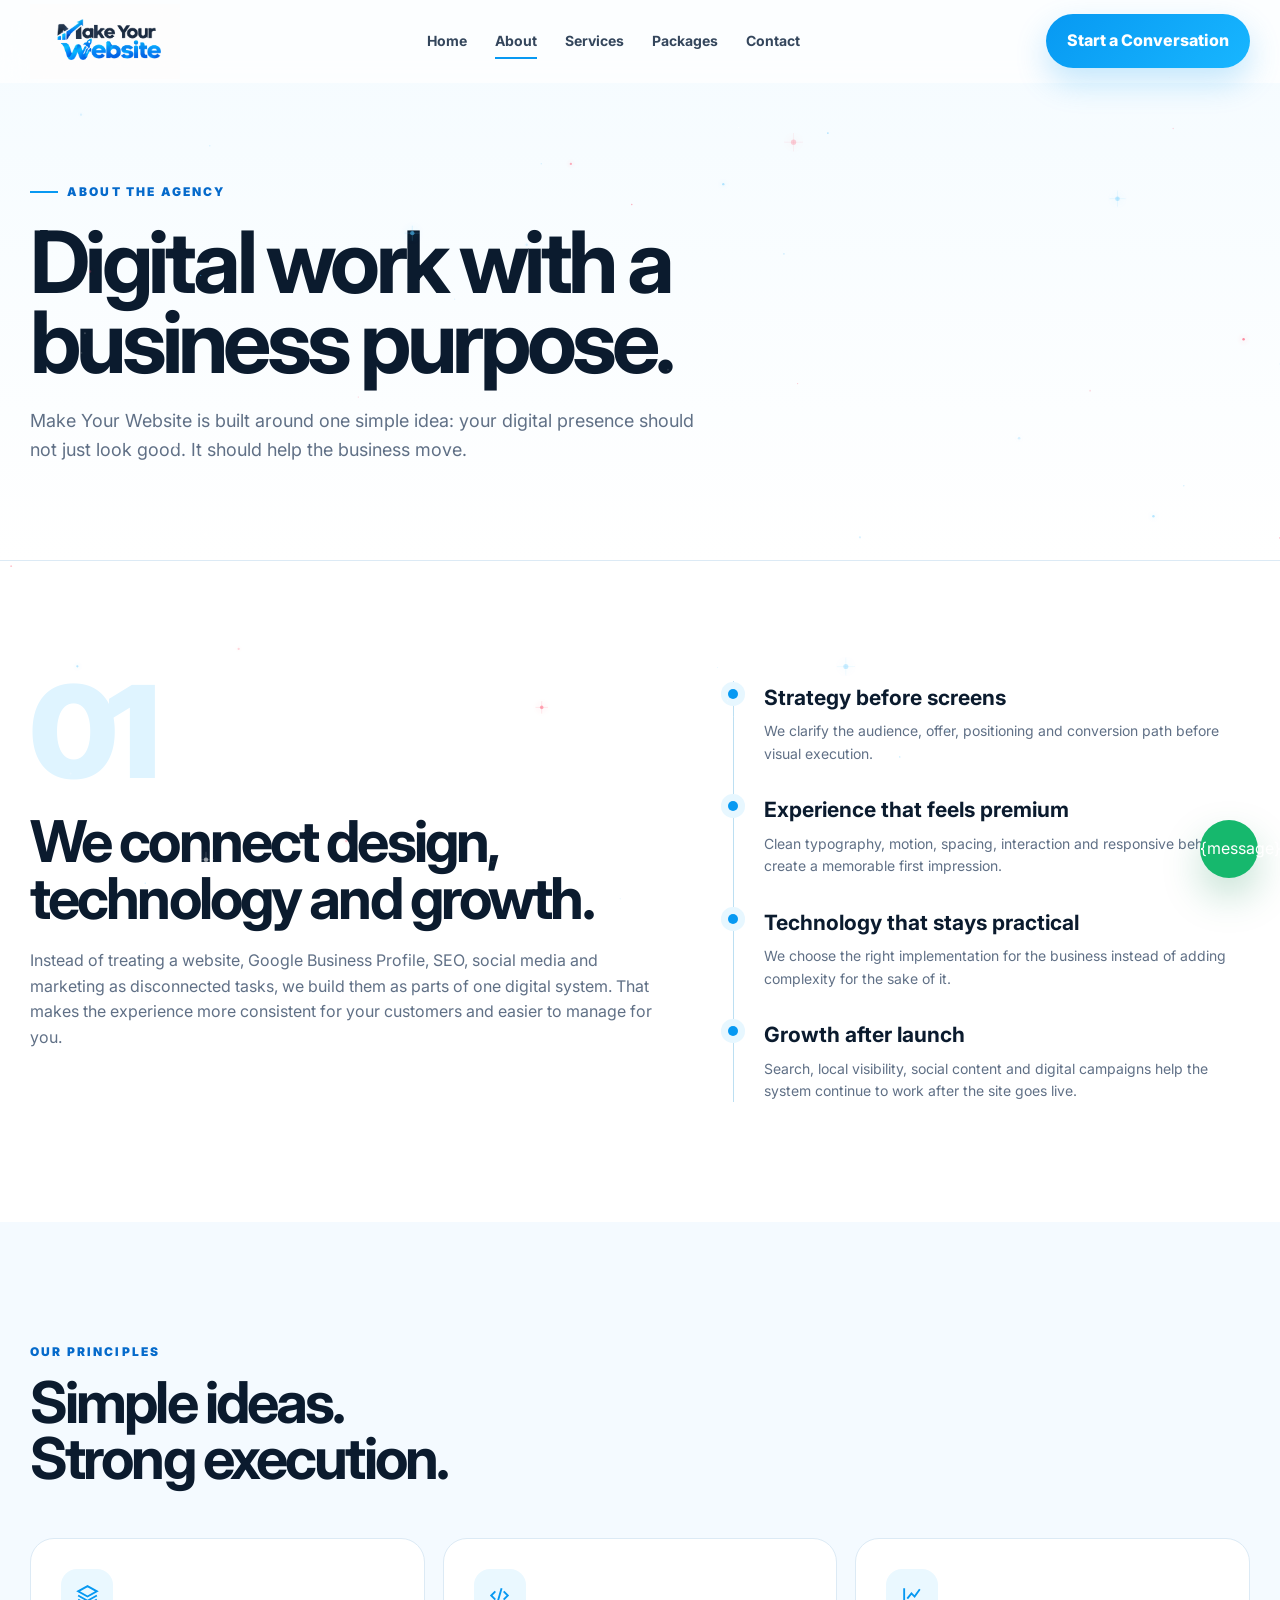
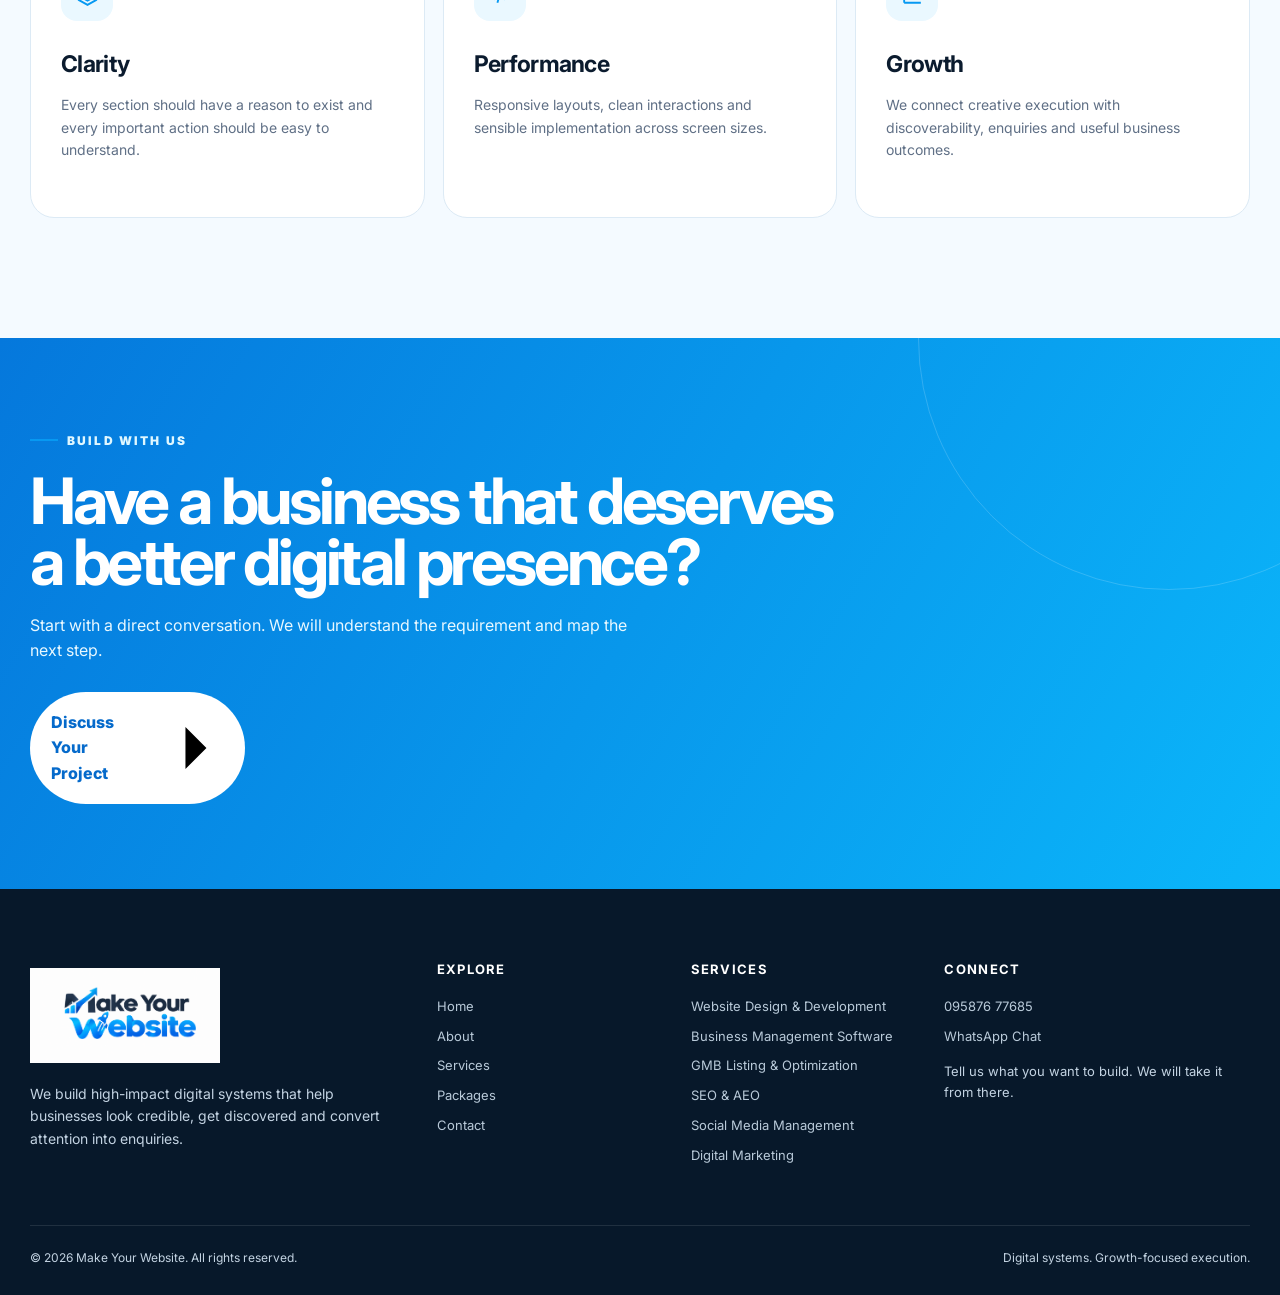
==== about.html @ 0d412f37 "Add files via upload" ====
<!doctype html>
<html lang="en">
<head>
<meta charset="utf-8">
<meta name="viewport" content="width=device-width,initial-scale=1">
<title>About | Make Your Website</title>
<meta name="description" content="Make Your Website builds modern websites, business software, Google Business Profile optimization, SEO, AEO, social media and digital marketing systems.">
<link rel="preconnect" href="https://fonts.googleapis.com">
<link rel="preconnect" href="https://fonts.gstatic.com" crossorigin>
<link href="https://fonts.googleapis.com/css2?family=Inter:wght@400;500;600;700;800;900&display=swap" rel="stylesheet">
<link rel="stylesheet" href="style.css">
</head>
<body>
<div class="cursor-glow"></div>

<header class="site-header">
  <div class="container nav">
    <a class="brand" href="index.html"><img src="assets/our-logo.png" alt="Make Your Website"></a>
    <nav class="nav-links">
      <a href="index.html">Home</a>
      <a class="active" href="about.html">About</a>
      <a href="services.html">Services</a>
      <a href="packages.html">Packages</a>
      <a href="contact.html">Contact</a>
    </nav>
    <a class="nav-cta" href="https://wa.me/919587677685?text=Hello%20Make%20Your%20Website%2C%20I%20want%20to%20discuss%20a%20project." target="_blank" rel="noopener">Start a Conversation</a>
    <button class="menu-toggle" aria-label="Open menu"><span></span><span></span><span></span></button>
  </div>
</header>


<main>
<section class="page-hero"><div class="container reveal"><div class="eyebrow">About the agency</div><h1>Digital work with a business purpose.</h1><p>Make Your Website is built around one simple idea: your digital presence should not just look good. It should help the business move.</p></div></section>
<section class="section"><div class="container about-grid">
 <div class="reveal"><div class="big-number">01</div><h2 style="margin-top:30px">We connect design, technology and growth.</h2><p style="color:var(--muted);margin-top:22px">Instead of treating a website, Google Business Profile, SEO, social media and marketing as disconnected tasks, we build them as parts of one digital system. That makes the experience more consistent for your customers and easier to manage for you.</p></div>
 <div class="timeline reveal">
  <div class="timeline-item"><h3>Strategy before screens</h3><p>We clarify the audience, offer, positioning and conversion path before visual execution.</p></div>
  <div class="timeline-item"><h3>Experience that feels premium</h3><p>Clean typography, motion, spacing, interaction and responsive behaviour create a memorable first impression.</p></div>
  <div class="timeline-item"><h3>Technology that stays practical</h3><p>We choose the right implementation for the business instead of adding complexity for the sake of it.</p></div>
  <div class="timeline-item"><h3>Growth after launch</h3><p>Search, local visibility, social content and digital campaigns help the system continue to work after the site goes live.</p></div>
 </div>
</div></section>
<section class="section section-soft"><div class="container"><div class="section-head reveal"><div><div class="section-kicker">Our principles</div><h2>Simple ideas.<br>Strong execution.</h2></div></div>
<div class="service-grid">
 <article class="service-card reveal"><div class="icon-box"><svg viewBox="0 0 24 24"><path d="m12 3 9 5-9 5-9-5 9-5Z"/><path d="m3 12 9 5 9-5M3 16l9 5 9-5"/></svg></div><h3>Clarity</h3><p>Every section should have a reason to exist and every important action should be easy to understand.</p></article>
 <article class="service-card reveal"><div class="icon-box"><svg viewBox="0 0 24 24"><path d="m8 8-4 4 4 4M16 8l4 4-4 4M14 5l-4 14"/></svg></div><h3>Performance</h3><p>Responsive layouts, clean interactions and sensible implementation across screen sizes.</p></article>
 <article class="service-card reveal"><div class="icon-box"><svg viewBox="0 0 24 24"><path d="M4 19V5M4 19h16"/><path d="m7 15 4-5 3 3 5-7"/></svg></div><h3>Growth</h3><p>We connect creative execution with discoverability, enquiries and useful business outcomes.</p></article>
</div></div></section>
<section class="cta-band"><div class="container"><div class="eyebrow" style="color:#dff7ff">Build with us</div><h2>Have a business that deserves a better digital presence?</h2><p>Start with a direct conversation. We will understand the requirement and map the next step.</p><a class="btn btn-white" href="contact.html">Discuss Your Project <svg viewBox="0 0 24 24"><path d="M5 12h13M13 6l6 6-6 6"/></svg></a></div></section>
</main>


<footer class="footer">
  <div class="container">
    <div class="footer-grid">
      <div>
        <a class="brand" href="index.html"><img src="assets/our-logo.png" alt="Make Your Website"></a>
        <p style="margin-top:20px;max-width:360px;font-size:14px">We build high-impact digital systems that help businesses look credible, get discovered and convert attention into enquiries.</p>
      </div>
      <div>
        <h4>Explore</h4>
        <a href="index.html">Home</a><a href="about.html">About</a><a href="services.html">Services</a><a href="packages.html">Packages</a><a href="contact.html">Contact</a>
      </div>
      <div>
        <h4>Services</h4>
        <a href="services.html#web">Website Design & Development</a>
        <a href="services.html#software">Business Management Software</a>
        <a href="services.html#gbp">GMB Listing & Optimization</a>
        <a href="services.html#seo">SEO & AEO</a>
        <a href="services.html#social">Social Media Management</a>
        <a href="services.html#marketing">Digital Marketing</a>
      </div>
      <div>
        <h4>Connect</h4>
        <a href="tel:+919587677685">095876 77685</a>
        <a href="https://wa.me/919587677685?text=Hello%20Make%20Your%20Website" target="_blank" rel="noopener">WhatsApp Chat</a>
        <p style="font-size:13px;margin-top:15px">Tell us what you want to build. We will take it from there.</p>
      </div>
    </div>
    <div class="footer-bottom"><span>© 2026 Make Your Website. All rights reserved.</span><span>Digital systems. Growth-focused execution.</span></div>
  </div>
</footer>
<a class="floating-wa" href="https://wa.me/919587677685?text=Hello%20Make%20Your%20Website%2C%20I%20want%20to%20start%20a%20project." target="_blank" rel="noopener" aria-label="Chat on WhatsApp">{message}</a>
<div class="toast" id="toast"></div>

<script src="script.js"></script>
</body>
</html>
---- style.css ----
:root{
  --blue:#0799f2;
  --blue-2:#18b6ff;
  --blue-dark:#056acb;
  --ink:#0b1b2e;
  --muted:#607086;
  --line:#dceaf5;
  --soft:#f4faff;
  --white:#fff;
  --shadow:0 24px 70px rgba(9,104,178,.13);
  --radius:24px;
  --max:1220px;
}
*{box-sizing:border-box;margin:0;padding:0}
html{scroll-behavior:smooth}
body{
  font-family:Inter,ui-sans-serif,system-ui,-apple-system,BlinkMacSystemFont,"Segoe UI",sans-serif;
  color:var(--ink);background:#fff;overflow-x:hidden;line-height:1.6
}
a{text-decoration:none;color:inherit}
button,input,textarea,select{font:inherit}
button{cursor:pointer}
img{max-width:100%;display:block}
.container{width:min(calc(100% - 40px),var(--max));margin:auto}
.site-header{
  position:fixed;top:0;left:0;right:0;z-index:1000;
  transition:.35s ease;background:rgba(255,255,255,.72);backdrop-filter:blur(16px);
  border-bottom:1px solid transparent
}
.site-header.scrolled{background:rgba(255,255,255,.94);border-color:var(--line);box-shadow:0 8px 30px rgba(12,66,104,.06)}
.nav{height:82px;display:flex;align-items:center;justify-content:space-between;gap:30px}
.brand img{width:150px;height:auto}
.nav-links{display:flex;align-items:center;gap:28px;font-size:14px;font-weight:700;color:#34465c}
.nav-links a{position:relative;padding:7px 0}
.nav-links a:after{content:"";position:absolute;left:0;bottom:0;width:0;height:2px;background:var(--blue);transition:.3s}
.nav-links a:hover:after,.nav-links a.active:after{width:100%}
.nav-cta,.btn{
  display:inline-flex;align-items:center;justify-content:center;gap:10px;
  border:0;border-radius:999px;padding:14px 21px;font-weight:800;transition:.3s ease
}
.nav-cta,.btn-primary{background:linear-gradient(135deg,var(--blue),var(--blue-2));color:white;box-shadow:0 14px 32px rgba(7,153,242,.24)}
.nav-cta:hover,.btn-primary:hover{transform:translateY(-3px);box-shadow:0 18px 38px rgba(7,153,242,.32)}
.btn-outline{border:1px solid #bcd9ec;background:#fff;color:var(--ink)}
.btn-outline:hover{border-color:var(--blue);color:var(--blue);transform:translateY(-3px)}
.menu-toggle{display:none;border:0;background:transparent;width:44px;height:44px;border-radius:12px}
.menu-toggle span{display:block;width:23px;height:2px;background:var(--ink);margin:5px auto}
.hero{min-height:930px;display:flex;align-items:center;position:relative;overflow:hidden;padding:145px 0 100px;background:
  radial-gradient(circle at 84% 28%,rgba(24,182,255,.20),transparent 27%),
  radial-gradient(circle at 8% 75%,rgba(7,153,242,.08),transparent 28%),
  linear-gradient(180deg,#fff 0%,#f7fcff 100%)}
.hero-grid{display:grid;grid-template-columns:1.04fr .96fr;gap:60px;align-items:center}
.eyebrow{display:inline-flex;align-items:center;gap:9px;color:var(--blue-dark);font-size:12px;font-weight:900;letter-spacing:.18em;text-transform:uppercase;margin-bottom:20px}
.eyebrow:before{content:"";width:28px;height:2px;background:var(--blue)}
h1{font-size:clamp(52px,6.2vw,94px);line-height:.94;letter-spacing:-.055em;max-width:900px}
.hero h1 span{color:var(--blue)}
.hero-copy{font-size:19px;color:var(--muted);max-width:650px;margin:30px 0 34px}
.actions{display:flex;flex-wrap:wrap;gap:13px}
.hero-meta{display:flex;gap:28px;flex-wrap:wrap;margin-top:44px}
.metric strong{font-size:29px;letter-spacing:-.04em}
.metric span{display:block;font-size:12px;color:var(--muted);font-weight:700;text-transform:uppercase;letter-spacing:.1em}
.hero-art{position:relative;min-height:560px}
.glow-orb{position:absolute;width:470px;height:470px;right:4%;top:40px;border-radius:50%;background:radial-gradient(circle,rgba(24,182,255,.26),rgba(7,153,242,.06) 48%,transparent 70%);filter:blur(2px);animation:pulse 5s ease-in-out infinite}
.arch-card{position:absolute;inset:70px 0 30px 55px;border:1px solid rgba(7,153,242,.22);border-radius:42px;background:rgba(255,255,255,.76);box-shadow:var(--shadow);transform:rotate(3deg);backdrop-filter:blur(12px);overflow:hidden}
.arch-card:before,.arch-card:after{content:"";position:absolute;border:1px solid rgba(7,153,242,.18);border-radius:50%;width:360px;height:360px;left:50%;top:50%;transform:translate(-50%,-50%)}
.arch-card:after{width:220px;height:220px}
.grid-lines{position:absolute;inset:0;background-image:linear-gradient(rgba(7,153,242,.08) 1px,transparent 1px),linear-gradient(90deg,rgba(7,153,242,.08) 1px,transparent 1px);background-size:36px 36px;mask-image:linear-gradient(to bottom,transparent,black 15%,black 85%,transparent)}
.orbit{position:absolute;left:50%;top:50%;width:320px;height:320px;border:1px solid rgba(7,153,242,.25);border-radius:50%;transform:translate(-50%,-50%);animation:spin 18s linear infinite}
.orbit i{position:absolute;width:14px;height:14px;border-radius:50%;background:var(--blue);box-shadow:0 0 22px rgba(7,153,242,.6);top:-7px;left:50%}
.center-mark{position:absolute;left:50%;top:50%;transform:translate(-50%,-50%);width:125px;height:125px;border-radius:34px;background:linear-gradient(145deg,#fff,#e8f7ff);border:1px solid #c9e7f7;display:grid;place-items:center;box-shadow:0 25px 55px rgba(7,153,242,.18)}
.center-mark svg{width:62px;height:62px;stroke:var(--blue);fill:none;stroke-width:1.8}
.floating-card{position:absolute;padding:16px 18px;background:#fff;border:1px solid var(--line);border-radius:18px;box-shadow:0 18px 50px rgba(12,66,104,.12);font-size:12px;font-weight:900;letter-spacing:.05em}
.floating-card.one{top:35px;left:5px;animation:float 4s ease-in-out infinite}
.floating-card.two{right:0;bottom:82px;animation:float 4.5s ease-in-out infinite .4s}
.floating-card.three{left:40px;bottom:10px;animation:float 4.2s ease-in-out infinite .8s}
.section{padding:120px 0}
.section-soft{background:var(--soft)}
.section-head{display:flex;justify-content:space-between;align-items:end;gap:30px;margin-bottom:52px}
.section-kicker{color:var(--blue-dark);font-size:12px;font-weight:900;letter-spacing:.18em;text-transform:uppercase}
.section h2{font-size:clamp(38px,4.5vw,64px);line-height:.98;letter-spacing:-.05em;margin-top:12px}
.section-intro{max-width:530px;color:var(--muted)}
.ticker{overflow:hidden;border-top:1px solid var(--line);border-bottom:1px solid var(--line);background:#fff;white-space:nowrap}
.ticker-track{display:inline-flex;min-width:max-content;gap:55px;padding:21px 0;animation:ticker 28s linear infinite}
.ticker-item{font-size:12px;font-weight:900;letter-spacing:.14em;text-transform:uppercase;color:#4d6278}
.ticker-item:before{content:"";display:inline-block;width:7px;height:7px;border-radius:50%;background:var(--blue);margin-right:14px;vertical-align:1px}
.service-grid{display:grid;grid-template-columns:repeat(3,1fr);gap:18px}
.service-card{position:relative;padding:30px;border:1px solid var(--line);border-radius:var(--radius);background:#fff;min-height:280px;overflow:hidden;transition:.4s ease}
.service-card:hover{transform:translateY(-9px);border-color:#a7dcf7;box-shadow:var(--shadow)}
.icon-box{width:52px;height:52px;border-radius:16px;background:#eaf8ff;color:var(--blue);display:grid;place-items:center;margin-bottom:25px}
.icon-box svg{width:25px;height:25px;stroke:currentColor;fill:none;stroke-width:1.8}
.service-card h3{font-size:23px;letter-spacing:-.03em;margin-bottom:11px}
.service-card p{color:var(--muted);font-size:14px}
.service-card .num{position:absolute;right:22px;top:20px;color:#d7eaf5;font-size:12px;font-weight:900}
.reveal{opacity:0;transform:translateY(35px);transition:opacity .8s ease,transform .8s ease}
.reveal.show{opacity:1;transform:none}
.marquee-note{display:flex;align-items:center;justify-content:center;gap:12px;color:var(--muted);font-size:13px;margin-top:28px}
.marquee-note span{width:8px;height:8px;border-radius:50%;background:#21c17a;box-shadow:0 0 0 6px rgba(33,193,122,.10)}
.process{display:grid;grid-template-columns:1fr 1fr;gap:22px}
.process-card{padding:34px;border-radius:26px;background:#fff;border:1px solid var(--line);position:relative;min-height:230px}
.process-card strong{display:block;color:var(--blue);font-size:12px;letter-spacing:.16em;margin-bottom:35px}
.process-card h3{font-size:27px;letter-spacing:-.04em;margin-bottom:10px}
.process-card p{color:var(--muted);font-size:14px;max-width:450px}
.process-card:after{content:"";position:absolute;right:30px;bottom:25px;width:75px;height:75px;border-radius:50%;border:1px solid #cceafa}
.split{display:grid;grid-template-columns:1fr 1fr;gap:60px;align-items:center}
.visual-panel{min-height:520px;border-radius:34px;background:linear-gradient(145deg,#f7fdff,#e7f7ff);border:1px solid var(--line);position:relative;overflow:hidden;box-shadow:var(--shadow)}
.visual-panel .line{position:absolute;background:#b9e5fa}
.visual-panel .line.h{height:1px;left:10%;right:10%}
.visual-panel .line.v{width:1px;top:10%;bottom:10%}
.visual-panel .h1{top:28%}.visual-panel .h2{top:54%}.visual-panel .v1{left:33%}.visual-panel .v2{left:68%}
.node{position:absolute;width:110px;height:110px;border-radius:28px;background:#fff;border:1px solid #bfe4f7;box-shadow:0 18px 45px rgba(7,153,242,.13);display:grid;place-items:center;color:var(--blue);animation:float 4s ease-in-out infinite}
.node svg{width:38px;height:38px;stroke:currentColor;fill:none;stroke-width:1.6}
.node.a{left:17%;top:18%}.node.b{right:17%;top:38%;animation-delay:.5s}.node.c{left:28%;bottom:14%;animation-delay:1s}
.connector{position:absolute;height:1px;background:linear-gradient(90deg,transparent,var(--blue),transparent);transform-origin:left center}
.connector.one{width:250px;left:27%;top:34%;transform:rotate(20deg)}
.connector.two{width:190px;left:36%;top:66%;transform:rotate(-24deg)}
.quote-box{padding:35px;border-radius:28px;background:var(--ink);color:#fff;position:relative;overflow:hidden}
.quote-box:before{content:"";position:absolute;width:280px;height:280px;border-radius:50%;right:-120px;top:-130px;background:rgba(24,182,255,.18)}
.quote-box p{font-size:22px;line-height:1.35;position:relative}
.quote-box small{display:block;color:#b7c8d9;margin-top:20px}
.cta-band{padding:85px 0;background:linear-gradient(120deg,#0578dc,#0bb6fa);color:#fff;position:relative;overflow:hidden}
.cta-band:after{content:"";position:absolute;width:500px;height:500px;border:1px solid rgba(255,255,255,.17);border-radius:50%;right:-140px;top:-250px}
.cta-band h2{font-size:clamp(40px,5vw,70px);line-height:.96;letter-spacing:-.05em;max-width:820px}
.cta-band p{max-width:630px;margin:20px 0 28px;color:#e8f8ff}
.btn-white{background:#fff;color:var(--blue-dark)}
.btn-white:hover{transform:translateY(-3px);box-shadow:0 18px 35px rgba(0,0,0,.12)}
.page-hero{padding:175px 0 95px;background:linear-gradient(180deg,#f4fbff,#fff);border-bottom:1px solid var(--line)}
.page-hero h1{font-size:clamp(48px,7vw,86px);max-width:850px}
.page-hero p{max-width:690px;color:var(--muted);font-size:18px;margin-top:24px}
.about-grid{display:grid;grid-template-columns:1.1fr .9fr;gap:70px;align-items:start}
.big-number{font-size:clamp(75px,10vw,150px);font-weight:900;line-height:.8;letter-spacing:-.08em;color:#dff4ff}
.timeline{border-left:1px solid #bcdff2;padding-left:30px;display:grid;gap:28px}
.timeline-item{position:relative}
.timeline-item:before{content:"";position:absolute;width:10px;height:10px;border-radius:50%;background:var(--blue);left:-36px;top:8px;box-shadow:0 0 0 7px #e7f7ff}
.timeline-item h3{font-size:21px;margin-bottom:6px}.timeline-item p{color:var(--muted);font-size:14px}
.packages{display:grid;grid-template-columns:repeat(3,1fr);gap:18px}
.package{border:1px solid var(--line);border-radius:28px;padding:34px;background:#fff;transition:.4s;position:relative;overflow:hidden}
.package.featured{border-color:#7bd0f8;box-shadow:0 22px 65px rgba(7,153,242,.13)}
.package:hover{transform:translateY(-8px)}
.package-tag{display:inline-flex;padding:7px 10px;border-radius:999px;background:#eaf8ff;color:var(--blue-dark);font-size:10px;font-weight:900;letter-spacing:.12em;text-transform:uppercase}
.package h3{font-size:31px;margin:22px 0 9px;letter-spacing:-.04em}
.package p{color:var(--muted);font-size:14px;min-height:50px}
.package ul{list-style:none;margin:25px 0;display:grid;gap:13px}
.package li{display:flex;gap:10px;align-items:flex-start;font-size:14px}
.package li svg{width:17px;height:17px;stroke:var(--blue);flex:none;margin-top:3px}
.contact-grid{display:grid;grid-template-columns:.8fr 1.2fr;gap:24px}
.contact-card{padding:34px;border:1px solid var(--line);border-radius:28px;background:#fff}
.contact-card h3{font-size:28px;margin-bottom:10px}.contact-card p{color:var(--muted);font-size:14px}
.contact-item{display:flex;gap:15px;align-items:center;margin-top:24px}
.contact-item .icon-box{margin:0;width:45px;height:45px;flex:none}
.contact-item strong{display:block;font-size:14px}.contact-item span{display:block;color:var(--muted);font-size:13px}
.form-grid{display:grid;grid-template-columns:1fr 1fr;gap:15px}
.field{display:grid;gap:8px;margin-bottom:15px}
.field.full{grid-column:1/-1}
.field label{font-size:12px;font-weight:900;letter-spacing:.08em;text-transform:uppercase;color:#43566d}
.field input,.field textarea,.field select{width:100%;border:1px solid #cfe2ef;border-radius:14px;padding:14px 15px;outline:0;background:#fbfdff;color:var(--ink);transition:.25s}
.field textarea{min-height:150px;resize:vertical}
.field input:focus,.field textarea:focus,.field select:focus{border-color:var(--blue);box-shadow:0 0 0 4px rgba(7,153,242,.08)}
.footer{padding:70px 0 28px;background:#07182a;color:#c3d3e2}
.footer-grid{display:grid;grid-template-columns:1.2fr .7fr .7fr 1fr;gap:40px}
.footer .brand img {
    width: 190px;
    height: auto;
    filter: none;
    display: block;
}
.footer h4{color:#fff;margin-bottom:16px;font-size:13px;letter-spacing:.1em;text-transform:uppercase}
.footer a{font-size:13px;display:block;margin:9px 0;color:#b9cad9}.footer a:hover{color:#fff}
.footer-bottom{border-top:1px solid rgba(255,255,255,.1);margin-top:50px;padding-top:22px;font-size:12px;display:flex;justify-content:space-between;gap:20px}
.floating-wa{position:fixed;right:22px;bottom:22px;z-index:1200;width:58px;height:58px;border-radius:50%;display:grid;place-items:center;background:#16b86d;color:#fff;box-shadow:0 18px 38px rgba(16,134,80,.25);transition:.3s}
.floating-wa:hover{transform:translateY(-5px) scale(1.04)}
.floating-wa svg{width:27px;height:27px;stroke:white;fill:none;stroke-width:1.8}
.cursor-glow{position:fixed;pointer-events:none;width:260px;height:260px;border-radius:50%;background:radial-gradient(circle,rgba(24,182,255,.10),transparent 65%);transform:translate(-50%,-50%);z-index:-1}
.toast{position:fixed;right:24px;bottom:95px;background:#0b1b2e;color:#fff;padding:13px 17px;border-radius:13px;font-size:13px;opacity:0;transform:translateY(12px);pointer-events:none;transition:.3s;z-index:1300}
.toast.show{opacity:1;transform:none}
@keyframes ticker{to{transform:translateX(-50%)}}
@keyframes float{50%{transform:translateY(-10px)}}
@keyframes pulse{50%{transform:scale(1.08);opacity:.8}}
@keyframes spin{to{transform:translate(-50%,-50%) rotate(360deg)}}
@media(max-width:1000px){
  .nav-links{position:fixed;left:20px;right:20px;top:90px;background:#fff;border:1px solid var(--line);border-radius:20px;padding:18px;display:none;flex-direction:column;align-items:stretch;box-shadow:var(--shadow)}
  .nav-links.open{display:flex}.nav-cta{display:none}.menu-toggle{display:block}
  .hero{min-height:auto;padding:145px 0 85px}.hero-grid,.split,.about-grid,.contact-grid{grid-template-columns:1fr}
  .hero-art{min-height:520px}.service-grid,.packages{grid-template-columns:1fr 1fr}.footer-grid{grid-template-columns:1fr 1fr}
}
@media(max-width:680px){
  .container{width:min(calc(100% - 28px),var(--max))}
  .nav{height:72px}.brand img{width:165px}
  .hero{padding-top:120px}.hero h1{font-size:52px}.hero-copy{font-size:16px}
  .hero-meta{gap:18px}.metric strong{font-size:24px}.hero-art{min-height:400px}.arch-card{inset:35px 5px 25px 15px}.glow-orb{width:330px;height:330px}.orbit{width:220px;height:220px}.center-mark{width:95px;height:95px}.center-mark svg{width:48px;height:48px}
  .floating-card{font-size:9px;padding:11px}.floating-card.one{left:0}.floating-card.two{right:0}.floating-card.three{left:10px}
  .section{padding:82px 0}.section-head{display:block}.section-intro{margin-top:18px}.service-grid,.packages,.process{grid-template-columns:1fr}
  .process-card{min-height:200px}.visual-panel{min-height:390px}.node{width:78px;height:78px;border-radius:20px}.node svg{width:28px;height:28px}
  .connector.one{width:145px}.connector.two{width:120px}
  .page-hero{padding:130px 0 70px}.page-hero h1{font-size:51px}
  .form-grid{grid-template-columns:1fr}.field.full{grid-column:auto}
  .footer-grid{grid-template-columns:1fr}.footer-bottom{display:block}.footer-bottom span{display:block;margin-top:8px}
  .floating-wa{right:15px;bottom:15px}
}
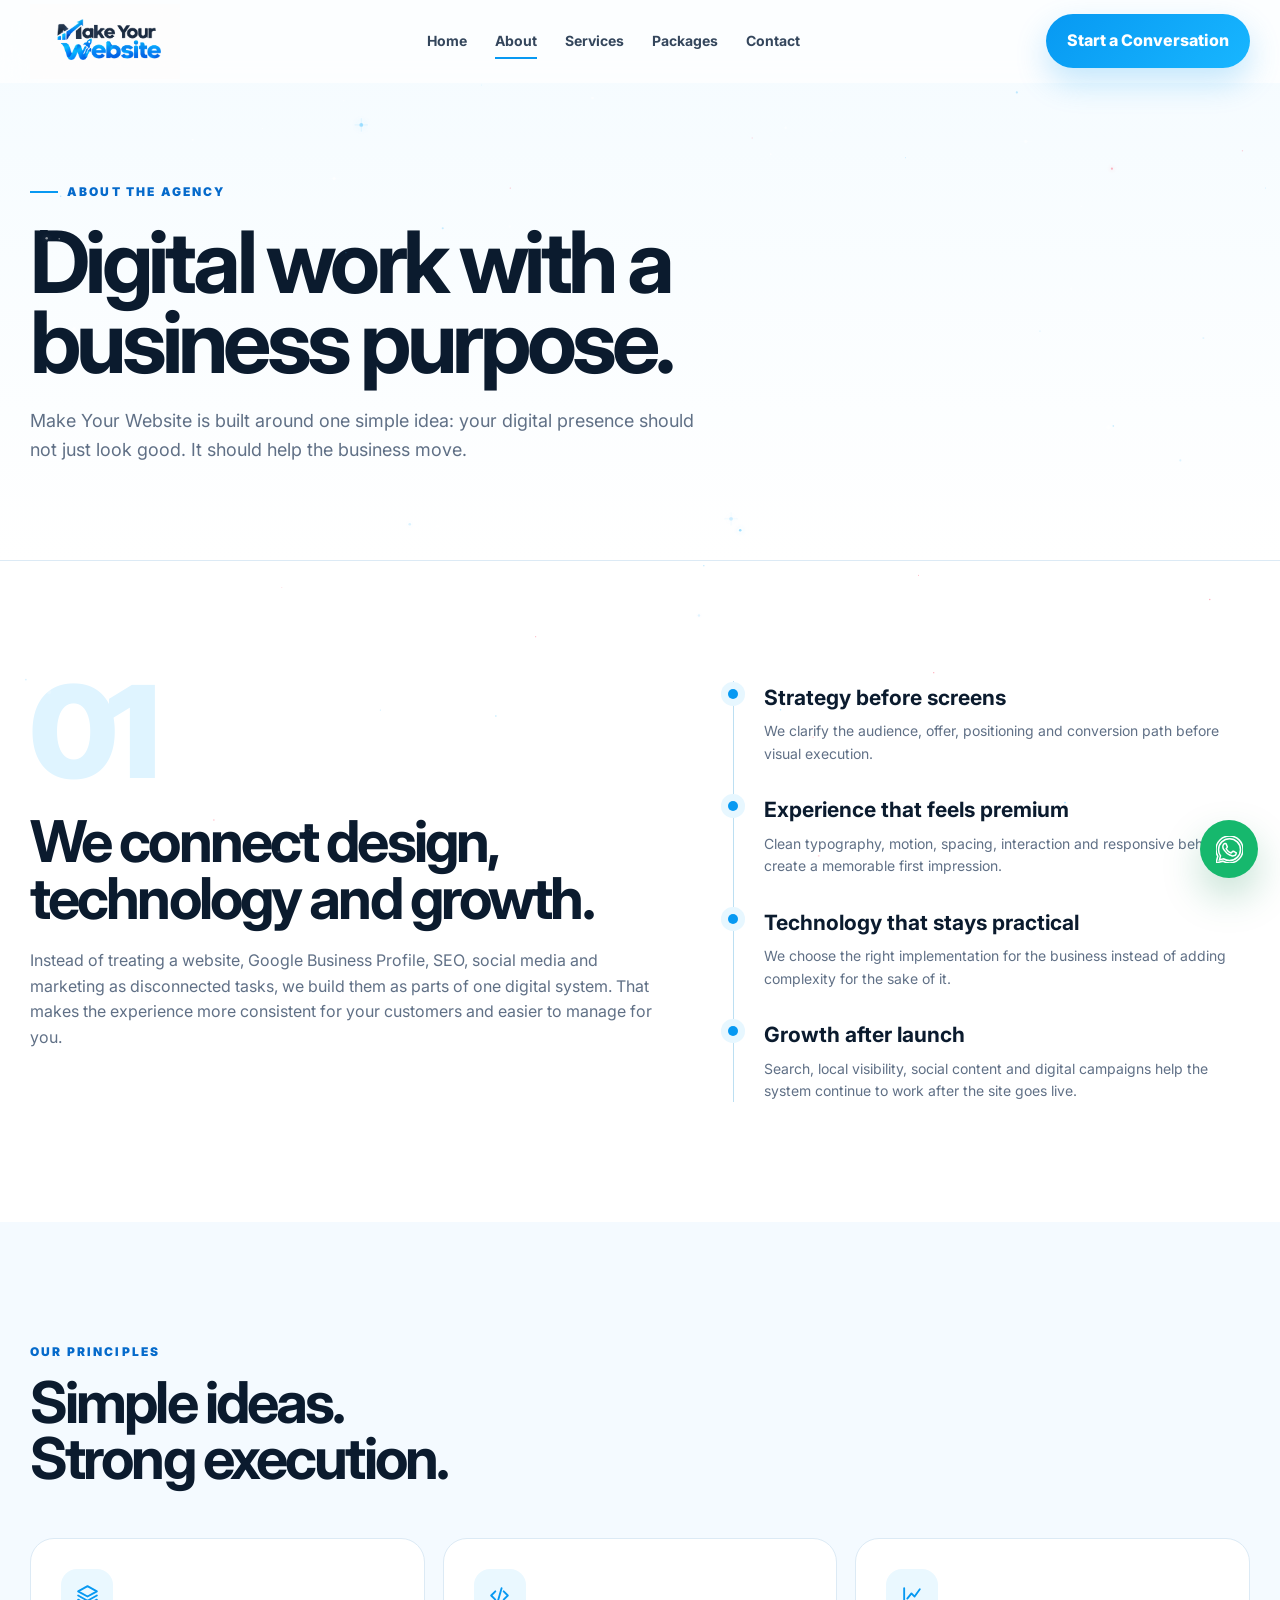
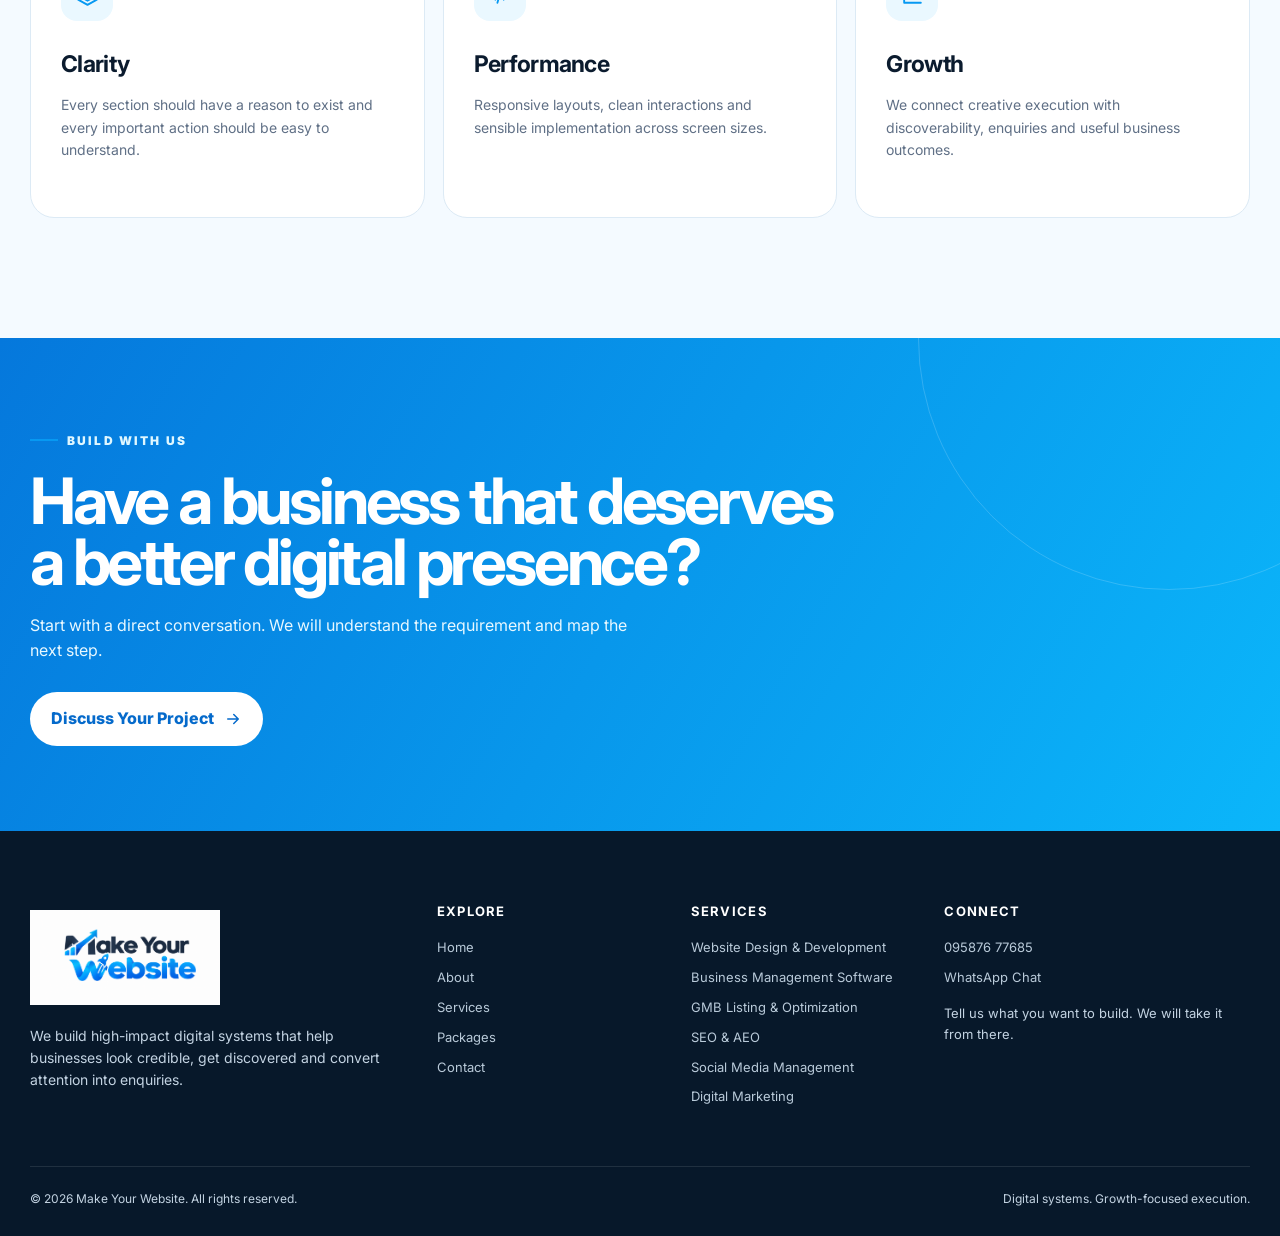
==== commit bf562aad: "Fix HTML formatting and add missing elements" ====
--- a/about.html
+++ b/about.html
@@ -42,11 +42,23 @@
 </div></section>
 <section class="section section-soft"><div class="container"><div class="section-head reveal"><div><div class="section-kicker">Our principles</div><h2>Simple ideas.<br>Strong execution.</h2></div></div>
 <div class="service-grid">
- <article class="service-card reveal"><div class="icon-box"><svg viewBox="0 0 24 24"><path d="m12 3 9 5-9 5-9-5 9-5Z"/><path d="m3 12 9 5 9-5M3 16l9 5 9-5"/></svg></div><h3>Clarity</h3><p>Every section should have a reason to exist and every important action should be easy to understand.</p></article>
- <article class="service-card reveal"><div class="icon-box"><svg viewBox="0 0 24 24"><path d="m8 8-4 4 4 4M16 8l4 4-4 4M14 5l-4 14"/></svg></div><h3>Performance</h3><p>Responsive layouts, clean interactions and sensible implementation across screen sizes.</p></article>
- <article class="service-card reveal"><div class="icon-box"><svg viewBox="0 0 24 24"><path d="M4 19V5M4 19h16"/><path d="m7 15 4-5 3 3 5-7"/></svg></div><h3>Growth</h3><p>We connect creative execution with discoverability, enquiries and useful business outcomes.</p></article>
+ <article class="service-card reveal"><div class="icon-box"><svg viewBox="0 0 24 24" fill="none" stroke="currentColor" stroke-width="2" stroke-linecap="round" stroke-linejoin="round"><path d="m12 3 9 5-9 5-9-5 9-5Z"/><path d="m3 12 9 5 9-5M3 16l9 5 9-5"/></svg></div><h3>Clarity</h3><p>Every section should have a reason to exist and every important action should be easy to understand.</p></article>
+ <article class="service-card reveal"><div class="icon-box"><svg viewBox="0 0 24 24" fill="none" stroke="currentColor" stroke-width="2" stroke-linecap="round" stroke-linejoin="round"><path d="m8 8-4 4 4 4M16 8l4 4-4 4M14 5l-4 14"/></svg></div><h3>Performance</h3><p>Responsive layouts, clean interactions and sensible implementation across screen sizes.</p></article>
+ <article class="service-card reveal"><div class="icon-box"><svg viewBox="0 0 24 24" fill="none" stroke="currentColor" stroke-width="2" stroke-linecap="round" stroke-linejoin="round"><path d="M4 19V5M4 19h16"/><path d="m7 15 4-5 3 3 5-7"/></svg></div><h3>Growth</h3><p>We connect creative execution with discoverability, enquiries and useful business outcomes.</p></article>
 </div></div></section>
-<section class="cta-band"><div class="container"><div class="eyebrow" style="color:#dff7ff">Build with us</div><h2>Have a business that deserves a better digital presence?</h2><p>Start with a direct conversation. We will understand the requirement and map the next step.</p><a class="btn btn-white" href="contact.html">Discuss Your Project <svg viewBox="0 0 24 24"><path d="M5 12h13M13 6l6 6-6 6"/></svg></a></div></section>
+ <section class="cta-band">
+  <div class="container">
+    <div class="eyebrow" style="color:#dff7ff">Build with us</div>
+    <h2>Have a business that deserves a better digital presence?</h2>
+    <p>Start with a direct conversation. We will understand the requirement and map the next step.</p>
+    <a class="btn btn-white" href="contact.html">
+      Discuss Your Project
+      <svg viewBox="0 0 24 24" width="18" height="18" fill="none" stroke="currentColor" stroke-width="2" stroke-linecap="round" stroke-linejoin="round">
+        <path d="M5 12h13M13 6l6 6-6 6"/>
+      </svg>
+    </a>
+  </div>
+</section>
 </main>
 
 
@@ -80,9 +92,13 @@
     <div class="footer-bottom"><span>© 2026 Make Your Website. All rights reserved.</span><span>Digital systems. Growth-focused execution.</span></div>
   </div>
 </footer>
-<a class="floating-wa" href="https://wa.me/919587677685?text=Hello%20Make%20Your%20Website%2C%20I%20want%20to%20start%20a%20project." target="_blank" rel="noopener" aria-label="Chat on WhatsApp">{message}</a>
+<a class="floating-wa" href="https://wa.me/919587677685?text=Hello%20Make%20Your%20Website%2C%20I%20want%20to%20start%20a%20project." target="_blank" rel="noopener" aria-label="Chat on WhatsApp">
+  <svg viewBox="0 0 32 32" width="28" height="28" fill="currentColor" xmlns="http://www.w3.org/2000/svg">
+    <path d="M16.004 0C7.164 0 0 7.163 0 16.002c0 2.822.738 5.577 2.14 8.003L0 32l8.2-2.153a15.94 15.94 0 0 0 7.803 2.05h.005c8.838 0 16-7.163 16-16.001 0-4.274-1.665-8.293-4.689-11.316A15.9 15.9 0 0 0 16.004 0zm0 29.088a12.9 12.9 0 0 1-6.607-1.81l-.474-.281-4.868 1.278 1.3-4.744-.309-.487a12.9 12.9 0 0 1-1.98-6.883c0-7.148 5.816-12.963 12.964-12.963 3.462 0 6.716 1.35 9.163 3.8a12.87 12.87 0 0 1 3.795 9.17c-.001 7.147-5.817 12.92-12.984 12.92zm7.106-9.695c-.389-.195-2.302-1.136-2.66-1.266-.357-.13-.617-.195-.877.195-.26.389-1.006 1.266-1.234 1.526-.227.26-.454.292-.843.098-.389-.195-1.643-.606-3.13-1.933-1.157-1.032-1.938-2.307-2.165-2.696-.227-.389-.024-.6.171-.794.176-.175.389-.454.584-.681.194-.227.259-.389.389-.649.13-.26.065-.487-.033-.681-.098-.195-.877-2.113-1.202-2.894-.316-.76-.638-.657-.877-.67-.227-.011-.487-.013-.746-.013a1.44 1.44 0 0 0-1.038.487c-.357.389-1.363 1.331-1.363 3.246 0 1.914 1.395 3.764 1.589 4.024.194.26 2.746 4.194 6.653 5.882.93.402 1.657.642 2.223.822.934.297 1.783.255 2.455.155.749-.112 2.302-.941 2.627-1.85.324-.909.324-1.688.227-1.85-.097-.163-.357-.26-.746-.454z"/>
+  </svg>
+</a>
 <div class="toast" id="toast"></div>
 
 <script src="script.js"></script>
 </body>
-</html>+</html>
